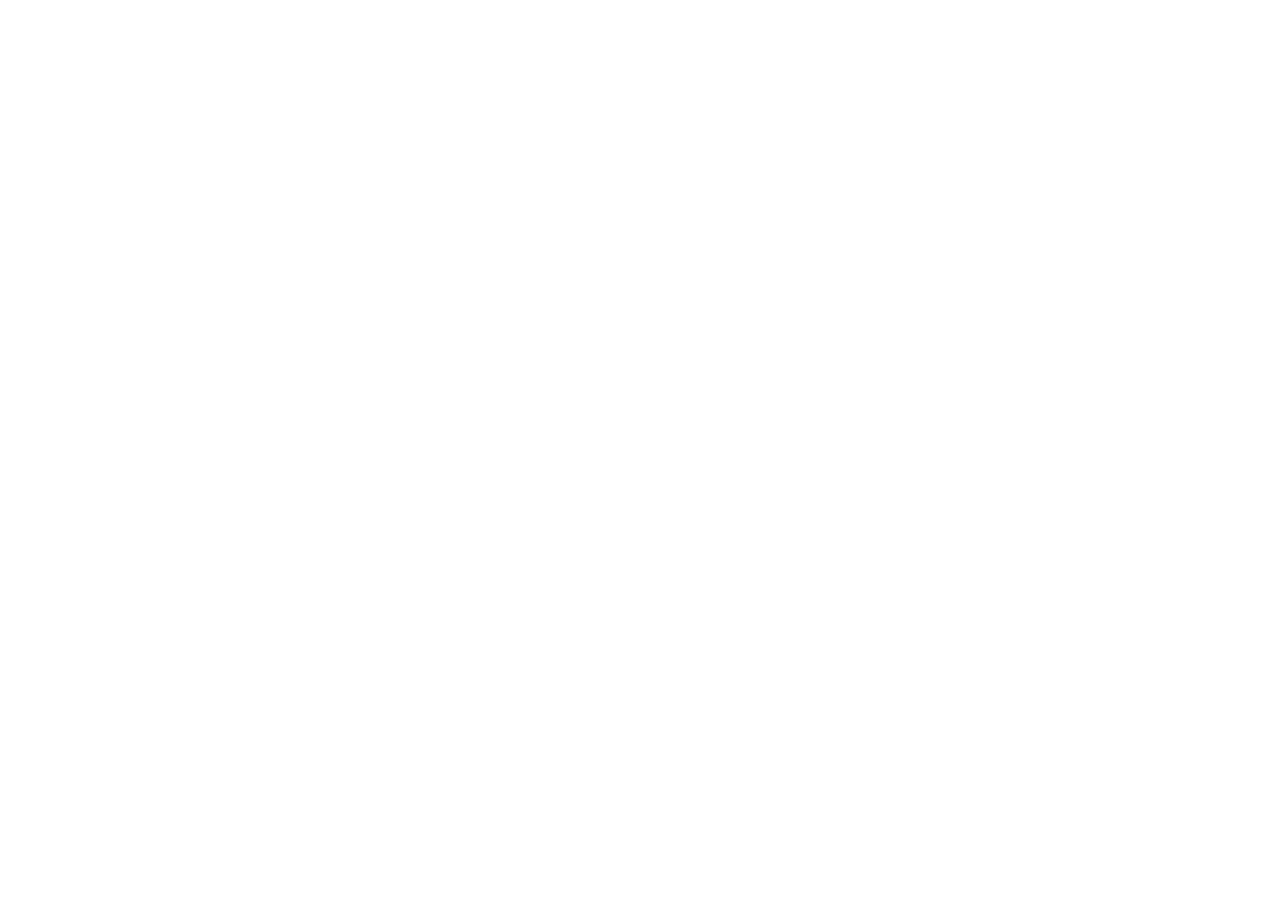
==== index.html @ 380bab15 "initial files created" ====
<!DOCTYPE html>
<html lang="en">
<head>
    <meta name="viewport" content="width=device-width,initial-scale=1,maximum-scale=1,user-scalable=no">
    <meta http-equiv="X-UA-Compatible" content="IE=edge,chrome=1">
    <meta name="HandheldFriendly" content="true">

 <link rel="stylesheet" type="text/css" href="style.css">

    <title>Admin Dashboard</title>
</head>
<body>
    
</body>
</html>
---- style.css ----
* {
    padding: 0;
    margin: 0;
    box-sizing: border-box;
}

html {
    font-size: 100%;
}

body {
    min-height: 100vh;
}

img {  
    width: 100%;  
    max-width: 100%;  
    vertical-align: middle;  
    border-style: none;  
    }
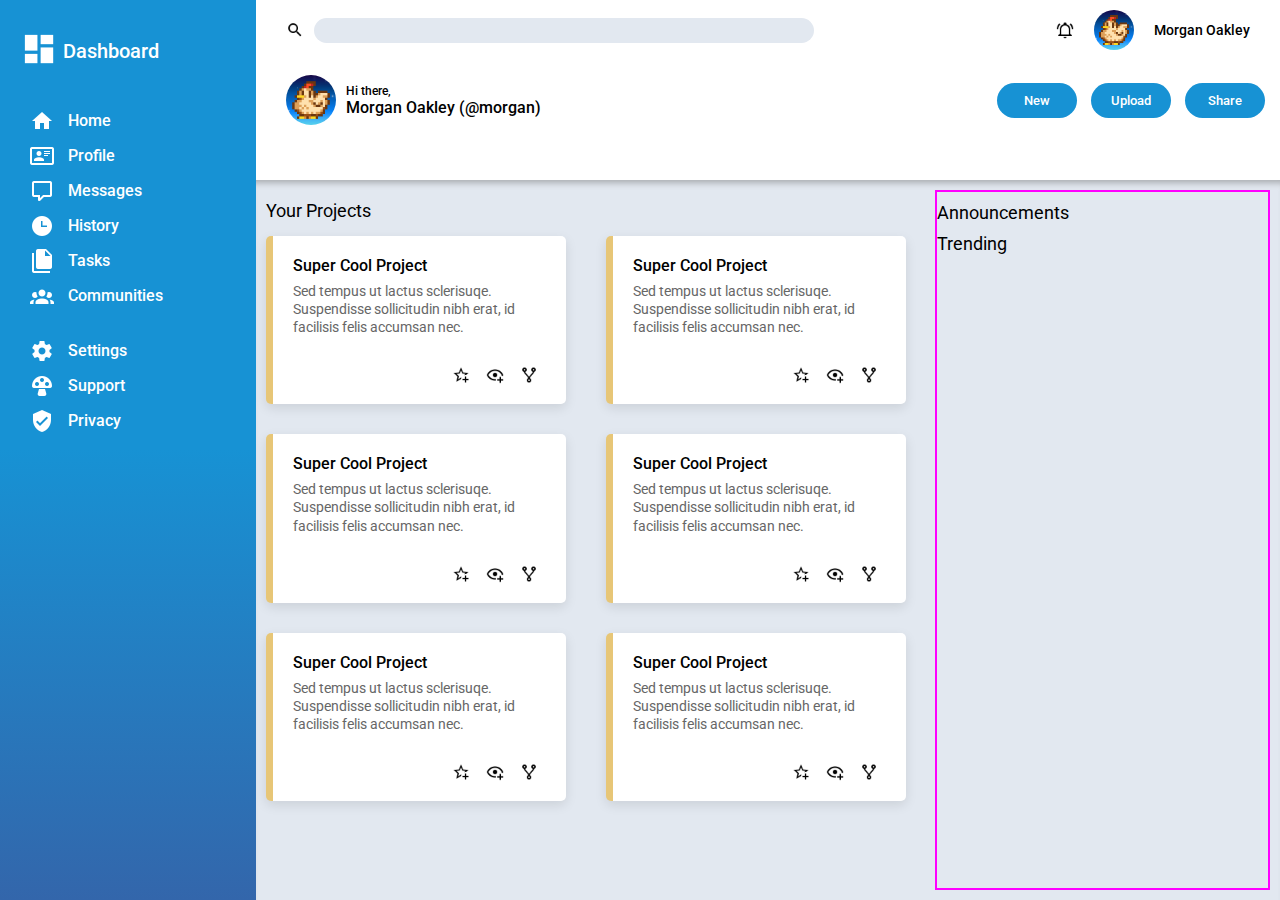
==== commit 1bc054a2: "added grid" ====
--- a/index.html
+++ b/index.html
@@ -11,5 +11,180 @@
 </head>
 <body>
     
+    <nav class="sidebar">
+
+        <div class="logo">
+            <img class="img_icon" src="/images/view-dashboard.png" alt="dashboard icon">
+            <a href="#home">Dashboard</a>
+        </div>
+
+
+        <ul class="menu_top">
+            
+            <img class="img_icon" src="/images/home.png"  alt="home icon">
+            <li><a href="">Home</a></li>
+           
+            <img class="img_icon" src="/images/card-account-details-outline.png" alt="profile icon">
+            <li><a href="">Profile</a></li>
+           
+            <img class="img_icon" src="/images/comment-outline.png" alt="messages icon">
+            <li><a href="">Messages</a></li>
+
+            <img class="img_icon" src="/images/clock-time-three.png" alt="history icon">
+            <li><a href="">History</a></li>
+
+            <img class="img_icon" src="/images/file-multiple.png" alt="tasks icon">
+            <li><a href="">Tasks</a></li>
+
+            <img class="img_icon" src="/images/account-group.png" alt="communities icon">
+            <li><a href="">Communities</a></li>
+
+        </ul>
+        <ul class="menu_bottom">
+            <img class="img_icon" src="/images/cog.png" alt="settings icon">
+            <li><a href="">Settings</a></li>
+
+            <img class="img_icon" src="/images/mushroom.png" alt="support icon">
+            <li><a href="">Support</a></li>
+
+            <img class="img_icon" src="/images/shield-check.png" alt="privacy icon">
+            <li><a href="">Privacy</a></li>
+        </ul>
+        
+    </nav>
+
+
+
+    <header>
+        <div class="header_first_row">
+            <div class="header_first_left">
+                <img class="icon" src="/images/magnify.png" alt="search icon">
+                <input type="search">
+            </div>
+            <div class="header_first_right">
+                <img class="icon"src="/images/bell-ring-outline.png" alt="bell icon">
+                <img class="img_header" src="/images/stardew_chicken.png" alt="user icon">
+                <span class="text">Morgan Oakley</span>
+            </div>
+        </div>
+        <div class="header_second_row">
+            <div class="image_wrapper">
+                <img class="img_header_second"src="/images/stardew_chicken.png" alt="">
+                <div class="header_second_left">
+                    
+                    <p>Hi there,</p>
+                    <p>Morgan Oakley (@morgan)</p>
+                </div>
+            </div>
+
+            <div class="header_second_right">
+                <button>New</button>
+                <button>Upload</button>
+                <button>Share</button>
+            </div>
+        </div>
+
+    </header>
+    <main>
+        <section class="section_projects">
+            <h2>Your Projects</h2>
+            <section class="cards_grid">
+                <div class="card">
+                    <p class="card_title">Super Cool Project</p>
+                    <p class="card_text">Sed tempus ut lactus sclerisuqe.
+                        Suspendisse sollicitudin nibh erat, id
+                        facilisis felis accumsan nec.
+                    </p>
+                    <div class="card_icons">
+                        <img src="/images/star-plus-outline.png" alt="" class="icon">
+                        <img src="/images/eye-plus-outline.png" alt="" class="icon">
+                        <img src="/images/source-fork.png" alt="" class="icon">
+                    </div>
+                </div>
+
+                <div class="card">
+                    <p class="card_title">Super Cool Project</p>
+                    <p class="card_text">Sed tempus ut lactus sclerisuqe.
+                        Suspendisse sollicitudin nibh erat, id
+                        facilisis felis accumsan nec.
+                    </p>
+                    <div class="card_icons">
+                        <img src="/images/star-plus-outline.png" alt="" class="icon">
+                        <img src="/images/eye-plus-outline.png" alt="" class="icon">
+                        <img src="/images/source-fork.png" alt="" class="icon">
+                    </div>
+                </div>
+
+                <div class="card">
+                    <p class="card_title">Super Cool Project</p>
+                    <p class="card_text">Sed tempus ut lactus sclerisuqe.
+                        Suspendisse sollicitudin nibh erat, id
+                        facilisis felis accumsan nec.
+                    </p>
+                    <div class="card_icons">
+                        <img src="/images/star-plus-outline.png" alt="" class="icon">
+                        <img src="/images/eye-plus-outline.png" alt="" class="icon">
+                        <img src="/images/source-fork.png" alt="" class="icon">
+                    </div>
+                </div>
+
+                <div class="card">
+                    <p class="card_title">Super Cool Project</p>
+                    <p class="card_text">Sed tempus ut lactus sclerisuqe.
+                        Suspendisse sollicitudin nibh erat, id
+                        facilisis felis accumsan nec.
+                    </p>
+                    <div class="card_icons">
+                        <img src="/images/star-plus-outline.png" alt="" class="icon">
+                        <img src="/images/eye-plus-outline.png" alt="" class="icon">
+                        <img src="/images/source-fork.png" alt="" class="icon">
+                    </div>
+                </div>
+                <div class="card">
+                    <p class="card_title">Super Cool Project</p>
+                    <p class="card_text">Sed tempus ut lactus sclerisuqe.
+                        Suspendisse sollicitudin nibh erat, id
+                        facilisis felis accumsan nec.
+                    </p>
+                    <div class="card_icons">
+                        <img src="/images/star-plus-outline.png" alt="" class="icon">
+                        <img src="/images/eye-plus-outline.png" alt="" class="icon">
+                        <img src="/images/source-fork.png" alt="" class="icon">
+                    </div>
+                </div>
+
+                <div class="card">
+                    <p class="card_title">Super Cool Project</p>
+                    <p class="card_text">Sed tempus ut lactus sclerisuqe.
+                        Suspendisse sollicitudin nibh erat, id
+                        facilisis felis accumsan nec.
+                    </p>
+                    <div class="card_icons">
+                        <img src="/images/star-plus-outline.png" alt="" class="icon">
+                        <img src="/images/eye-plus-outline.png" alt="" class="icon">
+                        <img src="/images/source-fork.png" alt="" class="icon">
+                    </div>
+                </div>
+
+             
+
+                
+            </section>
+        </section>
+
+
+        <aside class="aside_grid">
+            <h2> Announcements</h2>
+            <div class="announcements"></div>
+            <h2> Trending</h2>
+            <div class="trending"></div>
+        </aside>
+
+
+    </main>
+
+
+
+
 </body>
 </html>--- a/style.css
+++ b/style.css
@@ -1,7 +1,22 @@
+@import url('https://fonts.googleapis.com/css2?family=Roboto:wght@300;400;500;700&display=swap');
+
+:root {
+    --blue: rgb(23,146,212);
+    --yellow: rgb(231,198,119);
+    --grey: rgb(226,232,240);
+    --darkgrey: rgb(102,102,102);
+}
+
+
 * {
     padding: 0;
     margin: 0;
     box-sizing: border-box;
+    font-family: 'Roboto', sans-serif;
+    font-weight: 500;
+    list-style-type: none;
+    text-decoration: none;
+    
 }
 
 html {
@@ -10,12 +25,221 @@
 
 body {
     min-height: 100vh;
-}
-
-img {  
-    width: 100%;  
-    max-width: 100%;  
-    vertical-align: middle;  
-    border-style: none;  
-    }
-    +    display: grid;
+    grid-template-columns: 1fr 4fr;
+    grid-template-rows: 1fr minmax(120px, 4fr);
+    grid-template-areas: "nav header header"
+                        "nav main main"       
+}
+
+
+
+nav.sidebar { 
+  
+    background: linear-gradient(0deg, rgba(51,102,171,1) 0%, rgba(23,146,212,1) 50%);
+    grid-area: nav;
+    color: white;
+    font-size: 20px;
+    padding: 30px;
+    
+    display:grid;
+    row-gap: 20px;
+    align-content: start;
+    grid-template-columns: 30px 150px;
+    grid-template-rows: repeat(3, auto);
+
+}
+
+.logo {
+    grid-column: 1/3;
+    padding-bottom: 20px;
+    margin-left: -10px;
+}
+
+.logo a{
+    color: white;
+}
+
+img[src*="dashboard"]{
+    width: 20%;
+    margin-bottom: -10px;
+}
+
+nav ul li {
+    font-size: 16px;
+    padding: 8px;
+}
+
+.menu_top, .menu_bottom { /* ul */
+    display: grid;
+    grid-column: 1/3;
+
+    grid-template-columns: 30px 150px;
+    grid-template-rows: repeat(auto, 150px);
+
+    align-items: center ;
+
+}
+
+
+
+a:visited{
+    color:white;
+}
+a:hover{
+    color: rgb(65, 208, 210); 
+ 
+}
+/* *************************HEADER ************************ */
+header {
+    grid-area: header;
+    display: grid;
+  
+    grid-template-rows: repeat(2, minmax(auto, 60px));
+    padding-bottom: 20px;
+    gap: 10px;
+}
+
+.icon{
+    width: 18px;
+}
+
+input[type="search"]{
+    border-radius: 20px;
+    border: transparent;
+    background-color: var(--grey);
+    width: 500px;
+    height: 25px;
+    margin: 0px 10px;
+}
+
+.text{
+    font-size: 14px;
+}
+.header_first_row{
+    padding: 0px 20px;
+    margin: 20px 10px;
+    display: flex;
+    justify-content: space-between;
+    align-items: center;
+}
+
+.header_first_left{
+    display:flex;
+    align-items: center;
+}
+
+.header_first_right{
+    display:flex;
+    align-items: center;
+    gap: 20px;
+
+}
+/* ******************* */
+.header_second_row{
+    display: flex;
+    align-items: center;
+    justify-content: space-between;
+    margin: 20px 10px;
+}
+.image_wrapper{
+    display: flex;
+    align-items: center;
+}
+.header_second_left{
+    margin-left: 10px;
+}
+    .header_second_left p:first-child{
+        font-size: 12px;
+    }
+
+.img_header{
+   width: 40px;
+   border-radius: 50%;
+
+}
+
+
+
+
+.img_header_second{ 
+    width: 50px;
+    border-radius: 50%;
+    margin-left: 20px;
+
+}
+
+button{
+    background-color: var(--blue);
+    color: white;
+    border-radius: 20px;
+    padding: 10px 8px;
+    border: transparent;
+    margin: 5px;
+    width: 80px
+}
+
+button:hover{
+    color: rgb(65, 208, 210); 
+}
+
+/* ******************MAIN ****************** */
+
+
+
+main {
+    background-color: var(--grey);
+    grid-area: main;
+    box-shadow: inset 0px 8px 6px -5px rgba(102,102,102, 0.46);
+    display: grid;
+    grid-template-columns: 2fr 1fr;
+    padding: 10px;
+}
+
+h2{
+  font-size: 18px;  
+  margin: 10px 0px 5px;
+  font-weight: 400;
+}
+.cards_grid{
+    display: grid;
+    grid-template-columns: repeat(2, 1fr);
+    gap: 10px;
+}
+
+.card{
+    background-color: white;
+    border-radius: 5px;
+    border-left: var(--yellow) 7px solid;
+    padding: 20px;
+    margin: 10px 0px;
+    width: 300px;
+    box-shadow: rgba(0, 0, 0, 0.1) 0px 4px 12px;
+    line-height: 1.3;
+}
+    .card_text{
+        font-size: 14px;
+        font-weight: 400;
+        color: var(--darkgrey);
+        margin-top: 5px;
+        margin-bottom: 30px;
+        width: 250px;
+    }
+
+    .card_icons{
+        display: flex;
+        justify-content: flex-end;
+    }
+
+    .card_icons > img{
+        margin: 0px 8px;
+    }
+
+
+
+.aside_grid{
+    border: solid 2px magenta;
+}
+
+    
+
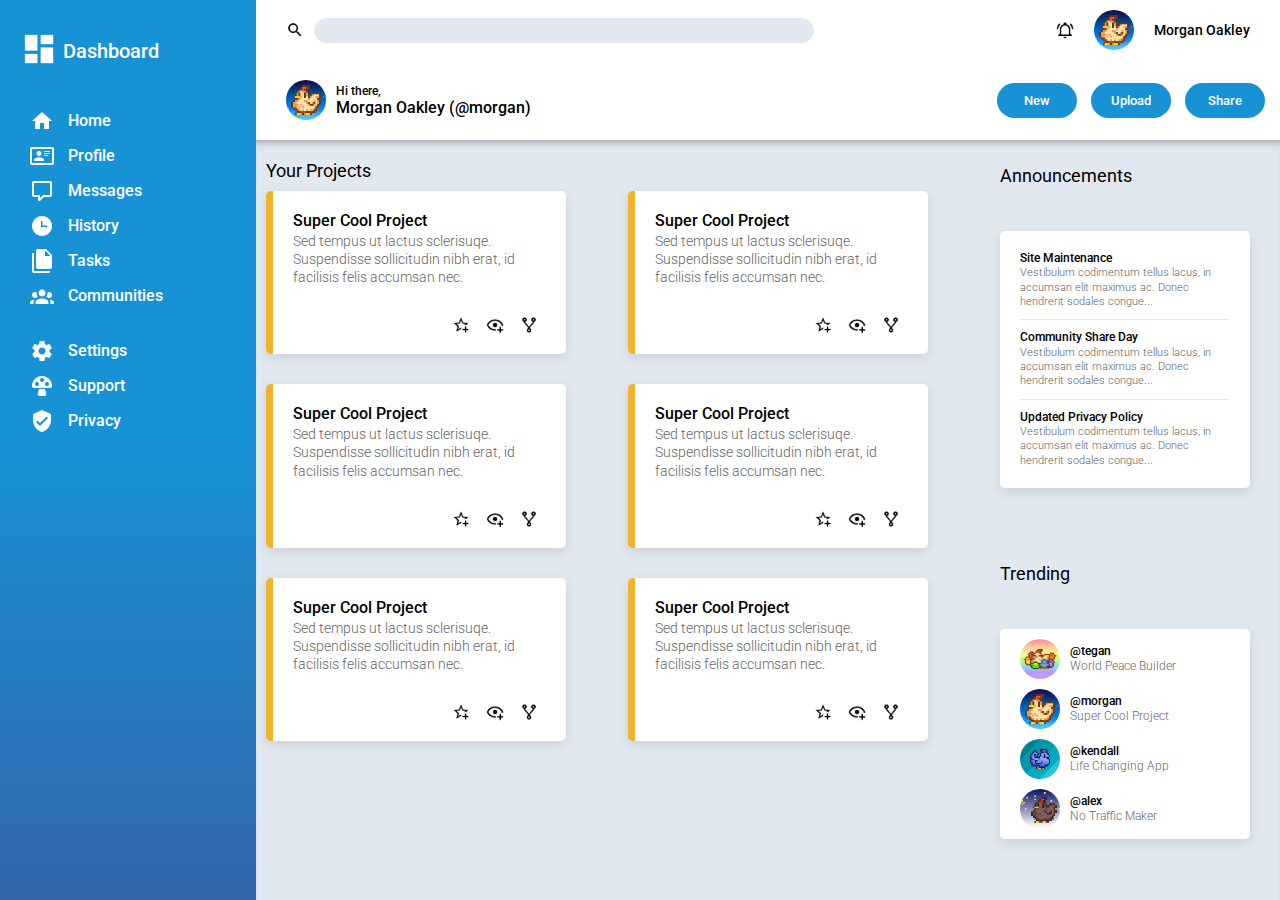
==== commit d7fd2bcf: "added styling" ====
--- a/index.html
+++ b/index.html
@@ -63,13 +63,13 @@
             </div>
             <div class="header_first_right">
                 <img class="icon"src="/images/bell-ring-outline.png" alt="bell icon">
-                <img class="img_header" src="/images/stardew_chicken.png" alt="user icon">
+                <img class="img_header avatar" src="/images/stardew_chicken.png" alt="user icon">
                 <span class="text">Morgan Oakley</span>
             </div>
         </div>
         <div class="header_second_row">
             <div class="image_wrapper">
-                <img class="img_header_second"src="/images/stardew_chicken.png" alt="">
+                <img class="img_header_second avatar"src="/images/stardew_chicken.png" alt="">
                 <div class="header_second_left">
                     
                     <p>Hi there,</p>
@@ -90,71 +90,71 @@
             <h2>Your Projects</h2>
             <section class="cards_grid">
                 <div class="card">
-                    <p class="card_title">Super Cool Project</p>
-                    <p class="card_text">Sed tempus ut lactus sclerisuqe.
-                        Suspendisse sollicitudin nibh erat, id
-                        facilisis felis accumsan nec.
-                    </p>
-                    <div class="card_icons">
-                        <img src="/images/star-plus-outline.png" alt="" class="icon">
-                        <img src="/images/eye-plus-outline.png" alt="" class="icon">
-                        <img src="/images/source-fork.png" alt="" class="icon">
-                    </div>
-                </div>
-
-                <div class="card">
-                    <p class="card_title">Super Cool Project</p>
-                    <p class="card_text">Sed tempus ut lactus sclerisuqe.
-                        Suspendisse sollicitudin nibh erat, id
-                        facilisis felis accumsan nec.
-                    </p>
-                    <div class="card_icons">
-                        <img src="/images/star-plus-outline.png" alt="" class="icon">
-                        <img src="/images/eye-plus-outline.png" alt="" class="icon">
-                        <img src="/images/source-fork.png" alt="" class="icon">
-                    </div>
-                </div>
-
-                <div class="card">
-                    <p class="card_title">Super Cool Project</p>
-                    <p class="card_text">Sed tempus ut lactus sclerisuqe.
-                        Suspendisse sollicitudin nibh erat, id
-                        facilisis felis accumsan nec.
-                    </p>
-                    <div class="card_icons">
-                        <img src="/images/star-plus-outline.png" alt="" class="icon">
-                        <img src="/images/eye-plus-outline.png" alt="" class="icon">
-                        <img src="/images/source-fork.png" alt="" class="icon">
-                    </div>
-                </div>
-
-                <div class="card">
-                    <p class="card_title">Super Cool Project</p>
-                    <p class="card_text">Sed tempus ut lactus sclerisuqe.
-                        Suspendisse sollicitudin nibh erat, id
-                        facilisis felis accumsan nec.
-                    </p>
-                    <div class="card_icons">
-                        <img src="/images/star-plus-outline.png" alt="" class="icon">
-                        <img src="/images/eye-plus-outline.png" alt="" class="icon">
-                        <img src="/images/source-fork.png" alt="" class="icon">
-                    </div>
-                </div>
-                <div class="card">
-                    <p class="card_title">Super Cool Project</p>
-                    <p class="card_text">Sed tempus ut lactus sclerisuqe.
-                        Suspendisse sollicitudin nibh erat, id
-                        facilisis felis accumsan nec.
-                    </p>
-                    <div class="card_icons">
-                        <img src="/images/star-plus-outline.png" alt="" class="icon">
-                        <img src="/images/eye-plus-outline.png" alt="" class="icon">
-                        <img src="/images/source-fork.png" alt="" class="icon">
-                    </div>
-                </div>
-
-                <div class="card">
-                    <p class="card_title">Super Cool Project</p>
+                    <h3 class="card_title">Super Cool Project</h3>
+                    <p class="card_text">Sed tempus ut lactus sclerisuqe.
+                        Suspendisse sollicitudin nibh erat, id
+                        facilisis felis accumsan nec.
+                    </p>
+                    <div class="card_icons">
+                        <img src="/images/star-plus-outline.png" alt="" class="icon">
+                        <img src="/images/eye-plus-outline.png" alt="" class="icon">
+                        <img src="/images/source-fork.png" alt="" class="icon">
+                    </div>
+                </div>
+
+                <div class="card">
+                    <h3 class="card_title">Super Cool Project</h3>
+                    <p class="card_text">Sed tempus ut lactus sclerisuqe.
+                        Suspendisse sollicitudin nibh erat, id
+                        facilisis felis accumsan nec.
+                    </p>
+                    <div class="card_icons">
+                        <img src="/images/star-plus-outline.png" alt="" class="icon">
+                        <img src="/images/eye-plus-outline.png" alt="" class="icon">
+                        <img src="/images/source-fork.png" alt="" class="icon">
+                    </div>
+                </div>
+
+                <div class="card">
+                    <h3 class="card_title">Super Cool Project</h3>
+                    <p class="card_text">Sed tempus ut lactus sclerisuqe.
+                        Suspendisse sollicitudin nibh erat, id
+                        facilisis felis accumsan nec.
+                    </p>
+                    <div class="card_icons">
+                        <img src="/images/star-plus-outline.png" alt="" class="icon">
+                        <img src="/images/eye-plus-outline.png" alt="" class="icon">
+                        <img src="/images/source-fork.png" alt="" class="icon">
+                    </div>
+                </div>
+
+                <div class="card">
+                    <h3 class="card_title">Super Cool Project</h3>
+                    <p class="card_text">Sed tempus ut lactus sclerisuqe.
+                        Suspendisse sollicitudin nibh erat, id
+                        facilisis felis accumsan nec.
+                    </p>
+                    <div class="card_icons">
+                        <img src="/images/star-plus-outline.png" alt="" class="icon">
+                        <img src="/images/eye-plus-outline.png" alt="" class="icon">
+                        <img src="/images/source-fork.png" alt="" class="icon">
+                    </div>
+                </div>
+                <div class="card">
+                    <h3 class="card_title">Super Cool Project</h3>
+                    <p class="card_text">Sed tempus ut lactus sclerisuqe.
+                        Suspendisse sollicitudin nibh erat, id
+                        facilisis felis accumsan nec.
+                    </p>
+                    <div class="card_icons">
+                        <img src="/images/star-plus-outline.png" alt="" class="icon">
+                        <img src="/images/eye-plus-outline.png" alt="" class="icon">
+                        <img src="/images/source-fork.png" alt="" class="icon">
+                    </div>
+                </div>
+
+                <div class="card">
+                    <h3 class="card_title">Super Cool Project</h3>
                     <p class="card_text">Sed tempus ut lactus sclerisuqe.
                         Suspendisse sollicitudin nibh erat, id
                         facilisis felis accumsan nec.
@@ -175,9 +175,56 @@
 
         <aside class="aside_grid">
             <h2> Announcements</h2>
-            <div class="announcements"></div>
+            <div class="announcements">
+                <div class="aside_card">
+                    <h4>Site Maintenance</h3>
+                    <p>Vestibulum codimentum tellus lacus,
+                        in accumsan elit maximus ac. Donec
+                        hendrerit sodales congue...
+                    </p>
+                </div>
+                <div class="aside_card">
+                    <h4>Community Share Day</h3>
+                    <p>Vestibulum codimentum tellus lacus,
+                        in accumsan elit maximus ac. Donec
+                        hendrerit sodales congue...
+                    </p>
+                </div>
+                <div class="aside_card">
+                    <h4>Updated Privacy Policy</h3>
+                    <p>Vestibulum codimentum tellus lacus,
+                        in accumsan elit maximus ac. Donec
+                        hendrerit sodales congue...
+                    </p>
+                </div>
+            </div>
+
             <h2> Trending</h2>
-            <div class="trending"></div>
+            <div class="trending">
+                    <ul class="trending_card">
+                    <img class="avatar" src="/images/stardew_chicken2.jpeg" alt="">
+                    <li>
+                        <p>@tegan</p>
+                        <p>World Peace Builder</p>
+                    </li>
+
+                    <img class="avatar" src="/images/stardew_chicken.png" alt="">
+                    <li>
+                        <p>@morgan</p>
+                        <p>Super Cool Project</p>
+                    </li>
+                    <img class="avatar" src="/images/stardew_chicken4.png" alt="">
+                    <li>
+                        <p>@kendall</p>
+                        <p>Life Changing App</p>
+                    </li>
+                    <img class="avatar" src="/images/stardew_chicken3.png" alt="">
+                    <li>
+                        <p>@alex</p>
+                        <p>No Traffic Maker</p>
+                    </li>
+                </ul>
+            </div>
         </aside>
 
 
--- a/style.css
+++ b/style.css
@@ -2,8 +2,9 @@
 
 :root {
     --blue: rgb(23,146,212);
-    --yellow: rgb(231,198,119);
+    --yellow: rgb(240,180,44);
     --grey: rgb(226,232,240);
+    --teal:rgb(65, 208, 210);
     --darkgrey: rgb(102,102,102);
 }
 
@@ -16,7 +17,6 @@
     font-weight: 500;
     list-style-type: none;
     text-decoration: none;
-    
 }
 
 html {
@@ -27,15 +27,12 @@
     min-height: 100vh;
     display: grid;
     grid-template-columns: 1fr 4fr;
-    grid-template-rows: 1fr minmax(120px, 4fr);
+    grid-template-rows: 140px minmax(120px, 4fr);
     grid-template-areas: "nav header header"
                         "nav main main"       
 }
 
-
-
 nav.sidebar { 
-  
     background: linear-gradient(0deg, rgba(51,102,171,1) 0%, rgba(23,146,212,1) 50%);
     grid-area: nav;
     color: white;
@@ -47,7 +44,6 @@
     align-content: start;
     grid-template-columns: 30px 150px;
     grid-template-rows: repeat(3, auto);
-
 }
 
 .logo {
@@ -73,36 +69,49 @@
 .menu_top, .menu_bottom { /* ul */
     display: grid;
     grid-column: 1/3;
-
     grid-template-columns: 30px 150px;
     grid-template-rows: repeat(auto, 150px);
-
     align-items: center ;
-
-}
-
-
+}
+
+a{
+    transition: all 0.24s;
+}
 
 a:visited{
     color:white;
 }
-a:hover{
-    color: rgb(65, 208, 210); 
- 
-}
+
+a:hover {
+    color: var(--teal);
+}
+
 /* *************************HEADER ************************ */
 header {
     grid-area: header;
     display: grid;
-  
     grid-template-rows: repeat(2, minmax(auto, 60px));
-    padding-bottom: 20px;
     gap: 10px;
 }
 
 .icon{
     width: 18px;
 }
+
+.icon:hover{
+    filter: drop-shadow(2px 2px 1px var(--teal));
+}
+
+.card_icons > img:first-child:hover{
+    filter: drop-shadow(2px 2px 1px var(--yellow));
+}
+.card_icons > img:nth-child(2):hover{
+    filter: drop-shadow(2px 2px 1px var(--blue));
+}
+.card_icons > img:nth-child(3):hover{
+    filter: drop-shadow(2px 2px 1px var(--teal));
+}
+
 
 input[type="search"]{
     border-radius: 20px;
@@ -176,11 +185,13 @@
     padding: 10px 8px;
     border: transparent;
     margin: 5px;
-    width: 80px
+    width: 80px;
+    transition: all 0.24s;
 }
 
 button:hover{
     color: rgb(65, 208, 210); 
+    transform: scale(1.1);
 }
 
 /* ******************MAIN ****************** */
@@ -192,14 +203,19 @@
     grid-area: main;
     box-shadow: inset 0px 8px 6px -5px rgba(102,102,102, 0.46);
     display: grid;
-    grid-template-columns: 2fr 1fr;
+    grid-template-columns: 2fr auto;
     padding: 10px;
 }
 
 h2{
   font-size: 18px;  
-  margin: 10px 0px 5px;
+  margin-top: 10px;
   font-weight: 400;
+}
+
+h3{
+    font-size: 16px;
+
 }
 .cards_grid{
     display: grid;
@@ -211,17 +227,18 @@
     background-color: white;
     border-radius: 5px;
     border-left: var(--yellow) 7px solid;
+    
     padding: 20px;
     margin: 10px 0px;
     width: 300px;
+    
     box-shadow: rgba(0, 0, 0, 0.1) 0px 4px 12px;
     line-height: 1.3;
 }
     .card_text{
         font-size: 14px;
-        font-weight: 400;
+        font-weight: 300;
         color: var(--darkgrey);
-        margin-top: 5px;
         margin-bottom: 30px;
         width: 250px;
     }
@@ -238,8 +255,81 @@
 
 
 .aside_grid{
-    border: solid 2px magenta;
-}
-
+    display: grid;
+    padding: 0px 20px;
+    grid-template-rows: 40px auto 40px auto;
+    margin-bottom: 10px;
+    align-items: center;
+    /* margin-top: -10px; */
+
+}
+.announcements{
+    display:grid;
+    margin-bottom: 20px;
+}
+.announcements, .trending{
+    background-color: white;
+    border-radius: 5px;
+    padding: 10px 20px;
+
+    width: 250px;
+    box-shadow: rgba(0, 0, 0, 0.1) 0px 4px 12px;
+    line-height: 1.3;
+}
+
+.announcements > div:last-child{
+    border-bottom: none;
+}
+
+
+.aside_card{
+    border-bottom: 0.5px solid var(--grey);
+    display: grid;
+}
+
+.trending_card{
+    display: grid;
+
+    grid-template-columns: 50px 150px;
+    align-items: center ;
+    row-gap: 10px;
+    font-size: 12px; 
+}
+
+
+h4{
+    font-size: 12px;
+    margin-top: 10px;
+}
     
-
+h4 + p{
+font-size: 11px;
+font-weight: 300;
+color: var(--darkgrey);
+margin-bottom: 10px;
+}
+
+.avatar{
+    border-radius: 50%;
+    width: 40px;
+
+    transition: all 0.2s;  
+    outline-offset: 2px;  
+}
+
+.avatar:hover{
+    outline: 2px solid rgb(65, 208, 210);  
+}
+
+
+
+.aside_card li {
+    font-size: 12px;
+
+}
+
+
+li > p:last-child{
+    font-weight: 300;
+    color: var(--darkgrey);
+}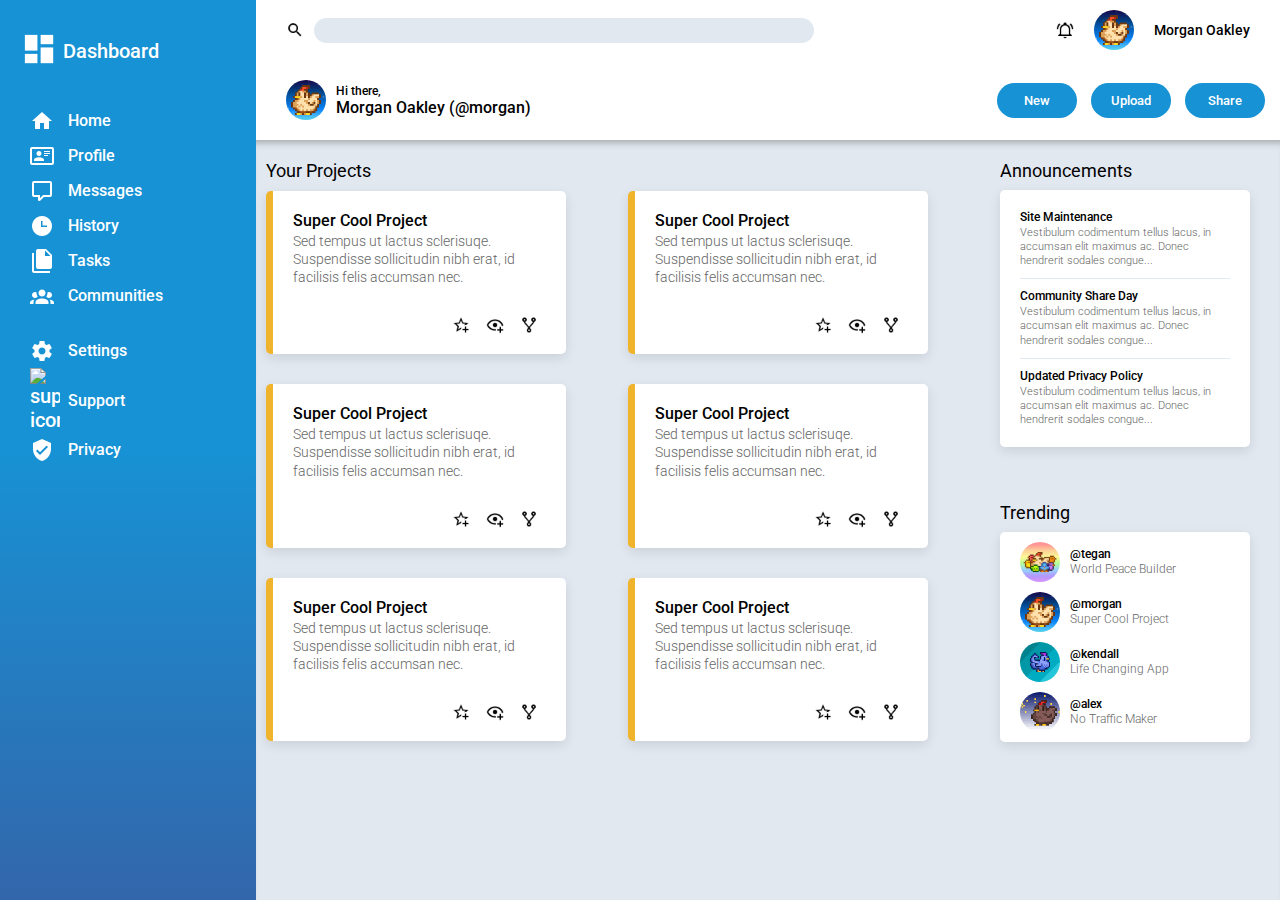
==== commit 960829eb: "tidy up of files" ====
--- a/index.html
+++ b/index.html
@@ -6,6 +6,7 @@
     <meta name="HandheldFriendly" content="true">
 
  <link rel="stylesheet" type="text/css" href="style.css">
+ 
 
     <title>Admin Dashboard</title>
 </head>
@@ -14,40 +15,40 @@
     <nav class="sidebar">
 
         <div class="logo">
-            <img class="img_icon" src="/images/view-dashboard.png" alt="dashboard icon">
+            <img class="img_icon" src="images/view-dashboard.png" alt="dashboard icon">
             <a href="#home">Dashboard</a>
         </div>
 
 
         <ul class="menu_top">
             
-            <img class="img_icon" src="/images/home.png"  alt="home icon">
+            <img class="img_icon" src="images/home.png"  alt="home icon">
             <li><a href="">Home</a></li>
            
-            <img class="img_icon" src="/images/card-account-details-outline.png" alt="profile icon">
+            <img class="img_icon" src="images/card-account-details-outline.png" alt="profile icon">
             <li><a href="">Profile</a></li>
            
-            <img class="img_icon" src="/images/comment-outline.png" alt="messages icon">
+            <img class="img_icon" src="images/comment-outline.png" alt="messages icon">
             <li><a href="">Messages</a></li>
 
-            <img class="img_icon" src="/images/clock-time-three.png" alt="history icon">
+            <img class="img_icon" src="images/clock-time-three.png" alt="history icon">
             <li><a href="">History</a></li>
 
-            <img class="img_icon" src="/images/file-multiple.png" alt="tasks icon">
+            <img class="img_icon" src="images/file-multiple.png" alt="tasks icon">
             <li><a href="">Tasks</a></li>
 
-            <img class="img_icon" src="/images/account-group.png" alt="communities icon">
+            <img class="img_icon" src="images/account-group.png" alt="communities icon">
             <li><a href="">Communities</a></li>
 
         </ul>
         <ul class="menu_bottom">
-            <img class="img_icon" src="/images/cog.png" alt="settings icon">
+            <img class="img_icon" src="images/cog.png" alt="settings icon">
             <li><a href="">Settings</a></li>
 
-            <img class="img_icon" src="/images/mushroom.png" alt="support icon">
+            <img class="img_icon" src="images/mushroom.png" alt="support icon">
             <li><a href="">Support</a></li>
 
-            <img class="img_icon" src="/images/shield-check.png" alt="privacy icon">
+            <img class="img_icon" src="images/shield-check.png" alt="privacy icon">
             <li><a href="">Privacy</a></li>
         </ul>
         
@@ -58,18 +59,18 @@
     <header>
         <div class="header_first_row">
             <div class="header_first_left">
-                <img class="icon" src="/images/magnify.png" alt="search icon">
+                <img class="icon" src="images/magnify.png" alt="search icon">
                 <input type="search">
             </div>
             <div class="header_first_right">
-                <img class="icon"src="/images/bell-ring-outline.png" alt="bell icon">
-                <img class="img_header avatar" src="/images/stardew_chicken.png" alt="user icon">
+                <img class="icon" src="images/bell-ring-outline.png" alt="bell icon">
+                <img class="img_header avatar" src="images/stardew_chicken.png" alt="user icon">
                 <span class="text">Morgan Oakley</span>
             </div>
         </div>
         <div class="header_second_row">
             <div class="image_wrapper">
-                <img class="img_header_second avatar"src="/images/stardew_chicken.png" alt="">
+                <img class="img_header_second avatar" src="images/stardew_chicken.png" alt="">
                 <div class="header_second_left">
                     
                     <p>Hi there,</p>
@@ -96,73 +97,73 @@
                         facilisis felis accumsan nec.
                     </p>
                     <div class="card_icons">
-                        <img src="/images/star-plus-outline.png" alt="" class="icon">
-                        <img src="/images/eye-plus-outline.png" alt="" class="icon">
-                        <img src="/images/source-fork.png" alt="" class="icon">
-                    </div>
-                </div>
-
-                <div class="card">
-                    <h3 class="card_title">Super Cool Project</h3>
-                    <p class="card_text">Sed tempus ut lactus sclerisuqe.
-                        Suspendisse sollicitudin nibh erat, id
-                        facilisis felis accumsan nec.
-                    </p>
-                    <div class="card_icons">
-                        <img src="/images/star-plus-outline.png" alt="" class="icon">
-                        <img src="/images/eye-plus-outline.png" alt="" class="icon">
-                        <img src="/images/source-fork.png" alt="" class="icon">
-                    </div>
-                </div>
-
-                <div class="card">
-                    <h3 class="card_title">Super Cool Project</h3>
-                    <p class="card_text">Sed tempus ut lactus sclerisuqe.
-                        Suspendisse sollicitudin nibh erat, id
-                        facilisis felis accumsan nec.
-                    </p>
-                    <div class="card_icons">
-                        <img src="/images/star-plus-outline.png" alt="" class="icon">
-                        <img src="/images/eye-plus-outline.png" alt="" class="icon">
-                        <img src="/images/source-fork.png" alt="" class="icon">
-                    </div>
-                </div>
-
-                <div class="card">
-                    <h3 class="card_title">Super Cool Project</h3>
-                    <p class="card_text">Sed tempus ut lactus sclerisuqe.
-                        Suspendisse sollicitudin nibh erat, id
-                        facilisis felis accumsan nec.
-                    </p>
-                    <div class="card_icons">
-                        <img src="/images/star-plus-outline.png" alt="" class="icon">
-                        <img src="/images/eye-plus-outline.png" alt="" class="icon">
-                        <img src="/images/source-fork.png" alt="" class="icon">
-                    </div>
-                </div>
-                <div class="card">
-                    <h3 class="card_title">Super Cool Project</h3>
-                    <p class="card_text">Sed tempus ut lactus sclerisuqe.
-                        Suspendisse sollicitudin nibh erat, id
-                        facilisis felis accumsan nec.
-                    </p>
-                    <div class="card_icons">
-                        <img src="/images/star-plus-outline.png" alt="" class="icon">
-                        <img src="/images/eye-plus-outline.png" alt="" class="icon">
-                        <img src="/images/source-fork.png" alt="" class="icon">
-                    </div>
-                </div>
-
-                <div class="card">
-                    <h3 class="card_title">Super Cool Project</h3>
-                    <p class="card_text">Sed tempus ut lactus sclerisuqe.
-                        Suspendisse sollicitudin nibh erat, id
-                        facilisis felis accumsan nec.
-                    </p>
-                    <div class="card_icons">
-                        <img src="/images/star-plus-outline.png" alt="" class="icon">
-                        <img src="/images/eye-plus-outline.png" alt="" class="icon">
-                        <img src="/images/source-fork.png" alt="" class="icon">
+                        <img src="images/star-plus-outline.png" alt="star icon" class="icon">
+                        <img src="images/eye-plus-outline.png" alt="eye icon" class="icon">
+                        <img src="images/source-fork.png" alt="source icon" class="icon">
+                    </div>
+                </div>
+
+                <div class="card">
+                    <h3 class="card_title">Super Cool Project</h3>
+                    <p class="card_text">Sed tempus ut lactus sclerisuqe.
+                        Suspendisse sollicitudin nibh erat, id
+                        facilisis felis accumsan nec.
+                    </p>
+                    <div class="card_icons">
+                        <img src="images/star-plus-outline.png" alt="star icon" class="icon">
+                        <img src="images/eye-plus-outline.png" alt="eye icon" class="icon">
+                        <img src="images/source-fork.png" alt="source icon" class="icon">
+                    </div>
+                </div>
+
+                <div class="card">
+                    <h3 class="card_title">Super Cool Project</h3>
+                    <p class="card_text">Sed tempus ut lactus sclerisuqe.
+                        Suspendisse sollicitudin nibh erat, id
+                        facilisis felis accumsan nec.
+                    </p>
+                    <div class="card_icons">
+                        <img src="images/star-plus-outline.png" alt="star icon" class="icon">
+                        <img src="images/eye-plus-outline.png" alt="eye icon" class="icon">
+                        <img src="images/source-fork.png" alt="source icon" class="icon">
+                    </div>
+                </div>
+
+                <div class="card">
+                    <h3 class="card_title">Super Cool Project</h3>
+                    <p class="card_text">Sed tempus ut lactus sclerisuqe.
+                        Suspendisse sollicitudin nibh erat, id
+                        facilisis felis accumsan nec.
+                    </p>
+                    <div class="card_icons">
+                        <img src="images/star-plus-outline.png" alt="star icon" class="icon">
+                        <img src="images/eye-plus-outline.png" alt="eye icon" class="icon">
+                        <img src="images/source-fork.png" alt="source icon" class="icon">
+                    </div>
+                </div>
+                <div class="card">
+                    <h3 class="card_title">Super Cool Project</h3>
+                    <p class="card_text">Sed tempus ut lactus sclerisuqe.
+                        Suspendisse sollicitudin nibh erat, id
+                        facilisis felis accumsan nec.
+                    </p>
+                    <div class="card_icons">
+                        <img src="images/star-plus-outline.png" alt="star icon" class="icon">
+                        <img src="images/eye-plus-outline.png" alt="eye icon" class="icon">
+                        <img src="images/source-fork.png" alt="source icon" class="icon">
+                    </div>
+                </div>
+
+                <div class="card">
+                    <h3 class="card_title">Super Cool Project</h3>
+                    <p class="card_text">Sed tempus ut lactus sclerisuqe.
+                        Suspendisse sollicitudin nibh erat, id
+                        facilisis felis accumsan nec.
+                    </p>
+                    <div class="card_icons">
+                        <img src="images/star-plus-outline.png" alt="star icon" class="icon">
+                        <img src="images/eye-plus-outline.png" alt="eye icon" class="icon">
+                        <img src="images/source-fork.png" alt="source icon" class="icon">
                     </div>
                 </div>
 
@@ -202,23 +203,23 @@
             <h2> Trending</h2>
             <div class="trending">
                     <ul class="trending_card">
-                    <img class="avatar" src="/images/stardew_chicken2.jpeg" alt="">
+                    <img class="avatar" src="images/stardew_chicken2.jpeg" alt="">
                     <li>
                         <p>@tegan</p>
                         <p>World Peace Builder</p>
                     </li>
 
-                    <img class="avatar" src="/images/stardew_chicken.png" alt="">
+                    <img class="avatar" src="images/stardew_chicken.png" alt="">
                     <li>
                         <p>@morgan</p>
                         <p>Super Cool Project</p>
                     </li>
-                    <img class="avatar" src="/images/stardew_chicken4.png" alt="">
+                    <img class="avatar" src="images/stardew_chicken4.png" alt="">
                     <li>
                         <p>@kendall</p>
                         <p>Life Changing App</p>
                     </li>
-                    <img class="avatar" src="/images/stardew_chicken3.png" alt="">
+                    <img class="avatar" src="images/stardew_chicken3.png" alt="">
                     <li>
                         <p>@alex</p>
                         <p>No Traffic Maker</p>
--- a/style.css
+++ b/style.css
@@ -219,7 +219,8 @@
 }
 .cards_grid{
     display: grid;
-    grid-template-columns: repeat(2, 1fr);
+    /* grid-template-columns: repeat(2, 1fr); */
+    grid-template-columns: repeat(auto-fit, minmax(300px, 1fr));
     gap: 10px;
 }
 
@@ -258,15 +259,14 @@
     display: grid;
     padding: 0px 20px;
     grid-template-rows: 40px auto 40px auto;
-    margin-bottom: 10px;
-    align-items: center;
-    /* margin-top: -10px; */
-
+
+
+    align-content: start;
 }
 .announcements{
-    display:grid;
-    margin-bottom: 20px;
-}
+    margin-bottom: 45px;
+}
+
 .announcements, .trending{
     background-color: white;
     border-radius: 5px;
